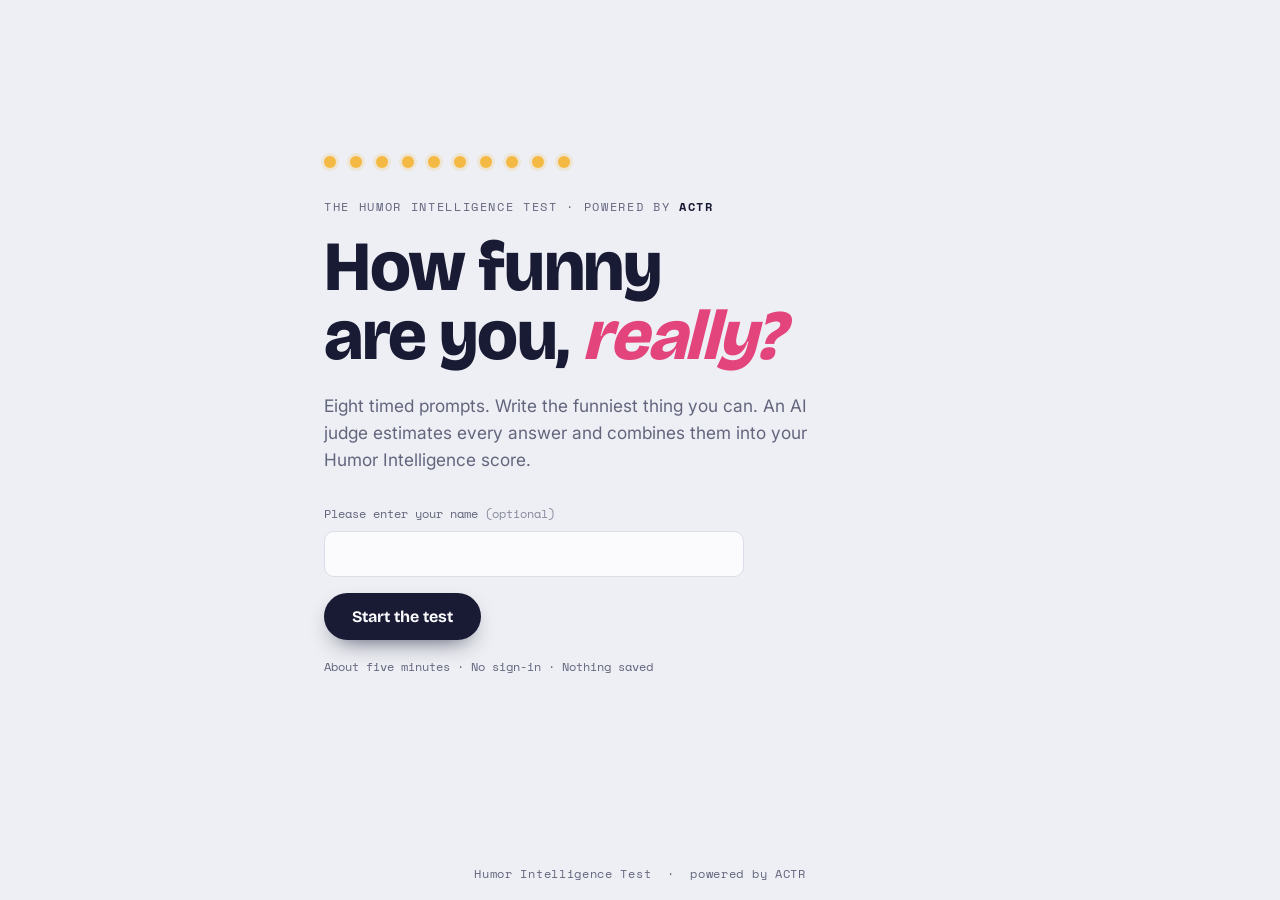
==== templates/index.html @ 6c5c40e4 "Add files via upload" ====
<!DOCTYPE html>
<html lang="en">
<head>
  <meta charset="UTF-8" />
  <meta name="viewport" content="width=device-width, initial-scale=1.0" />
  <title>Humor Intelligence Test · ACTR</title>
  <link rel="preconnect" href="https://fonts.googleapis.com" />
  <link rel="preconnect" href="https://fonts.gstatic.com" crossorigin />
  <link href="https://fonts.googleapis.com/css2?family=Bricolage+Grotesque:opsz,wght@12..96,600;12..96,700;12..96,800&family=Inter:wght@400;500;600&family=Space+Mono:wght@400;700&display=swap" rel="stylesheet" />
  <link rel="stylesheet" href="/static/styles.css" />
</head>
<body>
  <main class="stage" id="stage">

    <!-- ============================ INTRO ============================ -->
    <section class="screen screen--intro is-active" id="screen-intro">
      <div class="marquee" aria-hidden="true">
        <span></span><span></span><span></span><span></span><span></span>
        <span></span><span></span><span></span><span></span><span></span>
      </div>
      <p class="eyebrow">The Humor Intelligence Test · powered by <strong>ACTR</strong></p>
      <h1 class="hero">How funny<br />are you, <em>really?</em></h1>
      <p class="lede">
        Eight timed prompts. Write the funniest thing you can.
        An AI judge estimates every answer and combines them into your Humor
        Intelligence score.
      </p>
      <label class="name-field" for="name-input">Please enter your name <span>(optional)</span></label>
      <input class="name-input" id="name-input" type="text" maxlength="100" autocomplete="name" />
      <button class="btn btn--primary" id="start-btn">Start the test</button>
      <p class="fineprint">About five minutes · No sign-in · Nothing saved</p>
    </section>

    <!-- ============================ TEST ============================ -->
    <section class="screen screen--test" id="screen-test" hidden>
      <header class="test-head">
        <div class="progress">
          <span class="progress__label" id="progress-label">Prompt 1 of 8</span>
          <span class="timer" id="timer" aria-live="polite">0:30</span>
          <div class="progress__track"><div class="progress__fill" id="progress-fill"></div></div>
        </div>
      </header>

      <article class="card" id="prompt-card">
        <p class="card__kicker" id="prompt-kicker">Caption this</p>
        <div class="card__image" id="prompt-image" hidden></div>
        <h2 class="card__setup" id="prompt-setup">…</h2>
        <textarea
          class="answer"
          id="answer-input"
          rows="3"
          maxlength="280"
          placeholder="Type your funniest answer…"
          autocomplete="off"></textarea>
        <div class="card__foot">
          <span class="counter" id="counter">0 / 280</span>
          <div class="card__actions">
            <button class="btn btn--ghost" id="skip-btn">Skip</button>
            <button class="btn btn--primary" id="next-btn">Next</button>
          </div>
        </div>
      </article>
    </section>

    <!-- =========================== SCORING =========================== -->
    <section class="screen screen--scoring" id="screen-scoring" hidden>
      <div class="meter meter--idle" id="scoring-meter">
        <svg viewBox="0 0 240 140" class="gauge" aria-hidden="true">
          <path d="M20 130 A100 100 0 0 1 220 130" fill="none" stroke="var(--hairline)" stroke-width="14" stroke-linecap="round"/>
          <path d="M20 130 A100 100 0 0 1 220 130" fill="none" stroke="url(#warm)" stroke-width="14" stroke-linecap="round" class="gauge__sweep"/>
          <defs>
            <linearGradient id="warm" x1="0" x2="1">
              <stop offset="0" stop-color="var(--teal)"/>
              <stop offset="0.6" stop-color="var(--marquee)"/>
              <stop offset="1" stop-color="var(--punch)"/>
            </linearGradient>
          </defs>
        </svg>
      </div>
      <p class="scoring-text" id="scoring-text">Reading the room…</p>
    </section>

    <!-- =========================== RESULTS =========================== -->
    <section class="screen screen--results" id="screen-results" hidden>
      <p class="eyebrow">Your Humor Intelligence</p>

      <div class="meter" id="result-meter">
        <svg viewBox="0 0 240 150" class="gauge">
          <path d="M20 130 A100 100 0 0 1 220 130" fill="none" stroke="var(--hairline)" stroke-width="14" stroke-linecap="round"/>
          <path id="result-arc" d="M20 130 A100 100 0 0 1 220 130" fill="none" stroke="url(#warm2)" stroke-width="14" stroke-linecap="round" pathLength="100" stroke-dasharray="0 100"/>
          <line id="needle" x1="120" y1="130" x2="120" y2="46" stroke="var(--ink)" stroke-width="4" stroke-linecap="round" transform="rotate(-90 120 130)"/>
          <circle cx="120" cy="130" r="8" fill="var(--ink)"/>
          <defs>
            <linearGradient id="warm2" x1="0" x2="1">
              <stop offset="0" stop-color="var(--teal)"/>
              <stop offset="0.6" stop-color="var(--marquee)"/>
              <stop offset="1" stop-color="var(--punch)"/>
            </linearGradient>
          </defs>
        </svg>
        <div class="meter__readout">
          <span class="meter__score" id="result-score">0</span>
          <span class="meter__outof">/ 200</span>
        </div>
      </div>

      <h2 class="band" id="result-band">—</h2>
      <p class="band-blurb" id="result-blurb"></p>

      <p class="score-method" id="score-method"></p>

      <div class="style-note">
        <p class="style-note__label">Your comedic style</p>
        <p id="result-style"></p>
      </div>

      <details class="breakdown" id="result-breakdown">
        <summary>See every answer, scored</summary>
        <div class="breakdown__list" id="breakdown-list"></div>
      </details>

      <div class="results-actions">
        <button class="btn btn--primary" id="retake-btn">Take it again</button>
        <button class="btn btn--ghost" id="copy-btn">Copy my result</button>
      </div>
      <p class="mode-flag" id="mode-flag" hidden></p>
    </section>

  </main>

  <footer class="site-foot">
    <span>Humor Intelligence Test</span>
    <span class="dot">·</span>
    <span>powered by ACTR</span>
  </footer>

  <script src="/static/app.js"></script>
</body>
</html>
---- static/styles.css ----
/* ===========================================================================
   Humor Intelligence Test
   Concept: a lab instrument for something that refuses to be measured.
   Signature: the laugh-meter gauge that sweeps to your score.
   =========================================================================== */

:root {
  --ink:      #191A33;   /* deep indigo near-black */
  --cloud:    #EDEFF4;   /* cool page ground */
  --paper:    #FBFBFE;   /* card surface */
  --marquee:  #F4B942;   /* spotlight gold */
  --punch:    #E4447C;   /* score-reveal rose */
  --teal:     #2BB3A3;   /* calm end of the meter */
  --slate:    #63657D;   /* muted text */
  --hairline: #DADDE7;   /* borders + empty gauge track */

  --shadow: 0 18px 50px -24px rgba(25, 26, 51, 0.45);
  --radius: 18px;

  --font-display: "Bricolage Grotesque", system-ui, sans-serif;
  --font-body:    "Inter", system-ui, sans-serif;
  --font-mono:    "Space Mono", ui-monospace, monospace;
}

* { box-sizing: border-box; }

html, body {
  margin: 0;
  background: var(--cloud);
  color: var(--ink);
  font-family: var(--font-body);
  -webkit-font-smoothing: antialiased;
}

body {
  min-height: 100dvh;
  display: flex;
  flex-direction: column;
}

.stage {
  flex: 1;
  width: 100%;
  max-width: 680px;
  margin: 0 auto;
  padding: 32px 24px 48px;
  display: flex;
  flex-direction: column;
  justify-content: center;
}

/* ---- screens ---- */
.screen { animation: rise 0.45s cubic-bezier(0.2, 0.8, 0.2, 1) both; }
.screen[hidden] { display: none; }

@keyframes rise {
  from { opacity: 0; transform: translateY(14px); }
  to   { opacity: 1; transform: translateY(0); }
}

/* ---- shared type ---- */
.eyebrow {
  font-family: var(--font-mono);
  font-size: 0.74rem;
  letter-spacing: 0.14em;
  text-transform: uppercase;
  color: var(--slate);
  margin: 0 0 18px;
}
.eyebrow strong { color: var(--ink); }

/* ---- buttons ---- */
.btn {
  font-family: var(--font-display);
  font-weight: 700;
  font-size: 1rem;
  border: none;
  border-radius: 999px;
  padding: 14px 28px;
  cursor: pointer;
  transition: transform 0.12s ease, box-shadow 0.2s ease, background 0.2s ease;
}
.btn:focus-visible { outline: 3px solid var(--ink); outline-offset: 3px; }
.btn--primary {
  background: var(--ink);
  color: var(--paper);
  box-shadow: 0 10px 24px -12px rgba(25, 26, 51, 0.9);
}
.btn--primary:hover { transform: translateY(-2px); }
.btn--ghost {
  background: transparent;
  color: var(--slate);
  padding: 14px 18px;
}
.btn--ghost:hover { color: var(--ink); }

/* =========================== INTRO =========================== */
.screen--intro { text-align: left; }

.marquee {
  display: flex;
  gap: 14px;
  margin-bottom: 30px;
}
.marquee span {
  width: 12px; height: 12px;
  border-radius: 50%;
  background: var(--marquee);
  box-shadow: 0 0 0 3px rgba(244, 185, 66, 0.18);
  animation: bulb 1.6s ease-in-out infinite;
}
.marquee span:nth-child(2n)  { animation-delay: 0.2s; }
.marquee span:nth-child(3n)  { animation-delay: 0.45s; }
.marquee span:nth-child(4n)  { animation-delay: 0.7s; }
@keyframes bulb {
  0%, 100% { opacity: 0.35; }
  50%      { opacity: 1; }
}

.hero {
  font-family: var(--font-display);
  font-weight: 800;
  font-size: clamp(2.6rem, 9vw, 4.4rem);
  line-height: 0.98;
  letter-spacing: -0.02em;
  margin: 0 0 22px;
}
.hero em {
  font-style: italic;
  color: var(--punch);
}

.lede {
  font-size: 1.08rem;
  line-height: 1.55;
  color: var(--slate);
  max-width: 46ch;
  margin: 0 0 30px;
}
.name-field {
  display: block;
  font-family: var(--font-mono);
  font-size: 0.78rem;
  color: var(--slate);
  margin: 0 0 8px;
}
.name-field span { opacity: 0.72; }
.name-input {
  display: block;
  width: min(100%, 420px);
  font: inherit;
  color: var(--ink);
  background: var(--paper);
  border: 1px solid var(--hairline);
  border-radius: 10px;
  padding: 12px 14px;
  margin: 0 0 16px;
}
.name-input:focus { outline: none; border-color: var(--ink); }

.fineprint {
  font-family: var(--font-mono);
  font-size: 0.72rem;
  color: var(--slate);
  margin: 18px 0 0;
}

/* =========================== TEST =========================== */
.test-head { margin-bottom: 26px; }

.progress__label {
  font-family: var(--font-mono);
  font-size: 0.72rem;
  letter-spacing: 0.1em;
  text-transform: uppercase;
  color: var(--slate);
}
.progress__track {
  margin-top: 10px;
  height: 6px;
  border-radius: 6px;
  background: var(--hairline);
  overflow: hidden;
}
.progress__fill {
  height: 100%;
  width: 0%;
  border-radius: 6px;
  background: linear-gradient(90deg, var(--teal), var(--marquee), var(--punch));
  transition: width 0.4s cubic-bezier(0.2, 0.8, 0.2, 1);
}

.card {
  background: var(--paper);
  border: 1px solid var(--hairline);
  border-radius: var(--radius);
  box-shadow: var(--shadow);
  padding: 30px;
}
.card__kicker {
  display: inline-block;
  font-family: var(--font-mono);
  font-size: 0.68rem;
  letter-spacing: 0.14em;
  text-transform: uppercase;
  color: var(--ink);
  background: var(--marquee);
  padding: 5px 11px;
  border-radius: 999px;
  margin: 0 0 18px;
}
.card__image {
  border-radius: 12px;
  overflow: hidden;
  border: 1px solid var(--hairline);
  margin-bottom: 20px;
  line-height: 0;
}
.card__image svg,
.card__image img { width: 100%; height: auto; display: block; }

.card__setup {
  font-family: var(--font-display);
  font-weight: 700;
  font-size: clamp(1.35rem, 4.4vw, 1.75rem);
  line-height: 1.2;
  letter-spacing: -0.01em;
  margin: 0 0 22px;
}

.answer {
  width: 100%;
  font-family: var(--font-body);
  font-size: 1.05rem;
  line-height: 1.5;
  color: var(--ink);
  background: var(--cloud);
  border: 2px solid var(--hairline);
  border-radius: 12px;
  padding: 14px 16px;
  resize: vertical;
  transition: border-color 0.15s ease;
}
.answer::placeholder { color: var(--slate); opacity: 0.7; }
.answer:focus { outline: none; border-color: var(--ink); }

.card__foot {
  display: flex;
  align-items: center;
  justify-content: space-between;
  margin-top: 16px;
  gap: 12px;
}
.counter {
  font-family: var(--font-mono);
  font-size: 0.74rem;
  color: var(--slate);
}
.timer {
  font-family: var(--font-mono);
  font-size: 0.86rem;
  color: var(--punch);
}
.card__actions { display: flex; align-items: center; gap: 6px; }

/* =========================== SCORING =========================== */
.screen--scoring { text-align: center; }
.meter--idle { margin: 0 auto 20px; max-width: 300px; }
.gauge { width: 100%; height: auto; }
.gauge__sweep {
  pathLength: 100;
  stroke-dasharray: 24 100;
  animation: sweep 1.3s ease-in-out infinite;
}
@keyframes sweep {
  0%   { stroke-dashoffset: 100; }
  100% { stroke-dashoffset: -24; }
}
.scoring-text {
  font-family: var(--font-mono);
  font-size: 0.86rem;
  letter-spacing: 0.06em;
  color: var(--slate);
}

/* =========================== RESULTS =========================== */
.screen--results { text-align: center; }

.meter {
  position: relative;
  max-width: 320px;
  margin: 6px auto 8px;
}
.meter__readout {
  position: absolute;
  bottom: 6px;
  left: 0; right: 0;
  display: flex;
  align-items: baseline;
  justify-content: center;
  gap: 6px;
}
.meter__score {
  font-family: var(--font-display);
  font-weight: 800;
  font-size: 3.4rem;
  line-height: 1;
  color: var(--ink);
}
.meter__outof {
  font-family: var(--font-mono);
  font-size: 0.9rem;
  color: var(--slate);
}

.band {
  font-family: var(--font-display);
  font-weight: 800;
  font-size: clamp(1.8rem, 6vw, 2.6rem);
  letter-spacing: -0.01em;
  margin: 8px 0 8px;
  color: var(--punch);
}
.band-blurb {
  font-size: 1.05rem;
  line-height: 1.5;
  color: var(--slate);
  max-width: 42ch;
  margin: 0 auto 26px;
}
.score-method {
  font-family: var(--font-mono);
  font-size: 0.74rem;
  line-height: 1.5;
  color: var(--slate);
  max-width: 48ch;
  margin: 0 auto 26px;
}

/* dimension bars */
.dims {
  display: grid;
  gap: 12px;
  text-align: left;
  margin: 0 auto 26px;
  max-width: 420px;
}
.dim { display: grid; grid-template-columns: 92px 1fr 38px; align-items: center; gap: 12px; }
.dim__name {
  font-family: var(--font-mono);
  font-size: 0.72rem;
  letter-spacing: 0.08em;
  text-transform: uppercase;
  color: var(--slate);
}
.dim__track { height: 8px; border-radius: 8px; background: var(--hairline); overflow: hidden; }
.dim__fill {
  height: 100%;
  width: 0%;
  border-radius: 8px;
  background: var(--ink);
  transition: width 0.9s cubic-bezier(0.2, 0.8, 0.2, 1);
}
.dim__val { font-family: var(--font-mono); font-size: 0.8rem; text-align: right; color: var(--ink); }

.style-note {
  background: var(--paper);
  border: 1px solid var(--hairline);
  border-radius: var(--radius);
  padding: 22px 24px;
  text-align: left;
  margin: 0 auto 22px;
  max-width: 460px;
  box-shadow: var(--shadow);
}
.style-note__label {
  font-family: var(--font-mono);
  font-size: 0.68rem;
  letter-spacing: 0.14em;
  text-transform: uppercase;
  color: var(--punch);
  margin: 0 0 8px;
}
.style-note p:last-child { margin: 0; line-height: 1.55; }

/* per-answer breakdown */
.breakdown {
  max-width: 460px;
  margin: 0 auto 28px;
  text-align: left;
}
.breakdown > summary {
  font-family: var(--font-mono);
  font-size: 0.78rem;
  letter-spacing: 0.06em;
  color: var(--slate);
  cursor: pointer;
  padding: 8px 0;
  list-style: none;
}
.breakdown > summary::-webkit-details-marker { display: none; }
.breakdown > summary::before { content: "▸ "; }
.breakdown[open] > summary::before { content: "▾ "; }

.breakdown__item {
  border-top: 1px solid var(--hairline);
  padding: 14px 0;
}
.breakdown__setup { font-weight: 600; font-size: 0.92rem; margin: 0 0 4px; }
.breakdown__answer {
  font-size: 0.95rem;
  color: var(--ink);
  background: var(--cloud);
  border-radius: 8px;
  padding: 8px 12px;
  margin: 0 0 8px;
}
.breakdown__answer.is-empty { color: var(--slate); font-style: italic; }
.breakdown__meta {
  display: flex;
  align-items: center;
  justify-content: space-between;
  gap: 10px;
}
.breakdown__note { font-size: 0.86rem; color: var(--slate); margin: 0; }
.breakdown__score {
  font-family: var(--font-mono);
  font-weight: 700;
  font-size: 0.86rem;
  color: var(--ink);
  white-space: nowrap;
}

.results-actions {
  display: flex;
  gap: 8px;
  justify-content: center;
  flex-wrap: wrap;
}
.mode-flag {
  font-family: var(--font-mono);
  font-size: 0.7rem;
  color: var(--slate);
  margin-top: 18px;
}

/* =========================== FOOTER =========================== */
.site-foot {
  text-align: center;
  font-family: var(--font-mono);
  font-size: 0.72rem;
  letter-spacing: 0.06em;
  color: var(--slate);
  padding: 18px;
}
.site-foot .dot { margin: 0 8px; }

/* =========================== A11Y / MOTION =========================== */
@media (prefers-reduced-motion: reduce) {
  *, *::before, *::after {
    animation-duration: 0.001ms !important;
    animation-iteration-count: 1 !important;
    transition-duration: 0.001ms !important;
  }
}
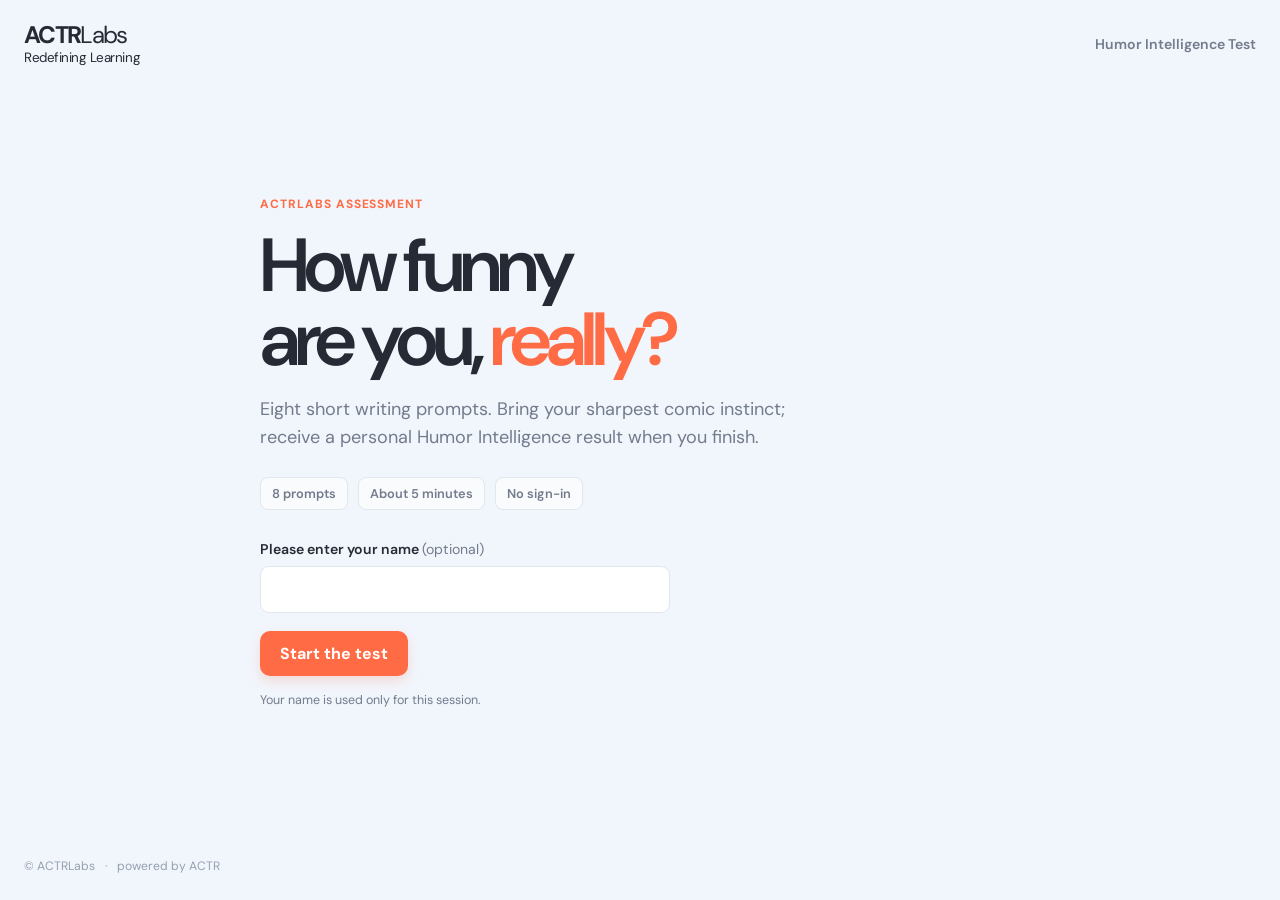
==== commit 34c31aa1: "Add files via upload" ====
--- a/templates/index.html
+++ b/templates/index.html
@@ -3,40 +3,48 @@
 <head>
   <meta charset="UTF-8" />
   <meta name="viewport" content="width=device-width, initial-scale=1.0" />
-  <title>Humor Intelligence Test · ACTR</title>
+  <title>Humor Intelligence Test · ACTRLabs</title>
   <link rel="preconnect" href="https://fonts.googleapis.com" />
   <link rel="preconnect" href="https://fonts.gstatic.com" crossorigin />
-  <link href="https://fonts.googleapis.com/css2?family=Bricolage+Grotesque:opsz,wght@12..96,600;12..96,700;12..96,800&family=Inter:wght@400;500;600&family=Space+Mono:wght@400;700&display=swap" rel="stylesheet" />
+  <link href="https://fonts.googleapis.com/css2?family=DM+Sans:opsz,wght@9..40,400;9..40,500;9..40,600;9..40,700&display=swap" rel="stylesheet" />
   <link rel="stylesheet" href="/static/styles.css" />
 </head>
 <body>
+  <header class="site-header">
+    <a class="brand" href="/" aria-label="ACTRLabs home">
+      <strong>ACTR<span>Labs</span></strong>
+      <small>Redefining Learning</small>
+    </a>
+    <p class="header-label">Humor Intelligence Test</p>
+  </header>
+
   <main class="stage" id="stage">
 
     <!-- ============================ INTRO ============================ -->
     <section class="screen screen--intro is-active" id="screen-intro">
-      <div class="marquee" aria-hidden="true">
-        <span></span><span></span><span></span><span></span><span></span>
-        <span></span><span></span><span></span><span></span><span></span>
-      </div>
-      <p class="eyebrow">The Humor Intelligence Test · powered by <strong>ACTR</strong></p>
+      <p class="eyebrow">ACTRLabs assessment</p>
       <h1 class="hero">How funny<br />are you, <em>really?</em></h1>
       <p class="lede">
-        Eight timed prompts. Write the funniest thing you can.
-        An AI judge estimates every answer and combines them into your Humor
-        Intelligence score.
+        Eight short writing prompts. Bring your sharpest comic instinct; receive
+        a personal Humor Intelligence result when you finish.
       </p>
+      <div class="intro-meta" aria-label="Test details">
+        <span>8 prompts</span><span>About 5 minutes</span><span>No sign-in</span>
+      </div>
       <label class="name-field" for="name-input">Please enter your name <span>(optional)</span></label>
       <input class="name-input" id="name-input" type="text" maxlength="100" autocomplete="name" />
       <button class="btn btn--primary" id="start-btn">Start the test</button>
-      <p class="fineprint">About five minutes · No sign-in · Nothing saved</p>
+      <p class="fineprint">Your name is used only for this session.</p>
     </section>
 
     <!-- ============================ TEST ============================ -->
     <section class="screen screen--test" id="screen-test" hidden>
       <header class="test-head">
         <div class="progress">
-          <span class="progress__label" id="progress-label">Prompt 1 of 8</span>
-          <span class="timer" id="timer" aria-live="polite">0:30</span>
+          <div class="progress__topline">
+            <span class="progress__label" id="progress-label">Prompt 1 of 8</span>
+            <span class="timer" id="timer" aria-live="polite">0:30</span>
+          </div>
           <div class="progress__track"><div class="progress__fill" id="progress-fill"></div></div>
         </div>
       </header>
@@ -64,50 +72,21 @@
 
     <!-- =========================== SCORING =========================== -->
     <section class="screen screen--scoring" id="screen-scoring" hidden>
-      <div class="meter meter--idle" id="scoring-meter">
-        <svg viewBox="0 0 240 140" class="gauge" aria-hidden="true">
-          <path d="M20 130 A100 100 0 0 1 220 130" fill="none" stroke="var(--hairline)" stroke-width="14" stroke-linecap="round"/>
-          <path d="M20 130 A100 100 0 0 1 220 130" fill="none" stroke="url(#warm)" stroke-width="14" stroke-linecap="round" class="gauge__sweep"/>
-          <defs>
-            <linearGradient id="warm" x1="0" x2="1">
-              <stop offset="0" stop-color="var(--teal)"/>
-              <stop offset="0.6" stop-color="var(--marquee)"/>
-              <stop offset="1" stop-color="var(--punch)"/>
-            </linearGradient>
-          </defs>
-        </svg>
-      </div>
+      <div class="loading-mark" aria-hidden="true"><i></i><i></i><i></i></div>
       <p class="scoring-text" id="scoring-text">Reading the room…</p>
     </section>
 
     <!-- =========================== RESULTS =========================== -->
     <section class="screen screen--results" id="screen-results" hidden>
-      <p class="eyebrow">Your Humor Intelligence</p>
-
-      <div class="meter" id="result-meter">
-        <svg viewBox="0 0 240 150" class="gauge">
-          <path d="M20 130 A100 100 0 0 1 220 130" fill="none" stroke="var(--hairline)" stroke-width="14" stroke-linecap="round"/>
-          <path id="result-arc" d="M20 130 A100 100 0 0 1 220 130" fill="none" stroke="url(#warm2)" stroke-width="14" stroke-linecap="round" pathLength="100" stroke-dasharray="0 100"/>
-          <line id="needle" x1="120" y1="130" x2="120" y2="46" stroke="var(--ink)" stroke-width="4" stroke-linecap="round" transform="rotate(-90 120 130)"/>
-          <circle cx="120" cy="130" r="8" fill="var(--ink)"/>
-          <defs>
-            <linearGradient id="warm2" x1="0" x2="1">
-              <stop offset="0" stop-color="var(--teal)"/>
-              <stop offset="0.6" stop-color="var(--marquee)"/>
-              <stop offset="1" stop-color="var(--punch)"/>
-            </linearGradient>
-          </defs>
-        </svg>
-        <div class="meter__readout">
-          <span class="meter__score" id="result-score">0</span>
-          <span class="meter__outof">/ 200</span>
-        </div>
+      <p class="eyebrow">Your result</p>
+      <div class="result-card">
+        <p class="result-card__label">Humor Intelligence</p>
+        <div class="result-card__score"><span id="result-score">0</span><small>/ 200</small></div>
+        <p class="result-card__hint">Your combined result</p>
       </div>
 
       <h2 class="band" id="result-band">—</h2>
       <p class="band-blurb" id="result-blurb"></p>
-
-      <p class="score-method" id="score-method"></p>
 
       <div class="style-note">
         <p class="style-note__label">Your comedic style</p>
@@ -115,7 +94,7 @@
       </div>
 
       <details class="breakdown" id="result-breakdown">
-        <summary>See every answer, scored</summary>
+        <summary>Review your answers</summary>
         <div class="breakdown__list" id="breakdown-list"></div>
       </details>
 
@@ -129,7 +108,7 @@
   </main>
 
   <footer class="site-foot">
-    <span>Humor Intelligence Test</span>
+    <span>© ACTRLabs</span>
     <span class="dot">·</span>
     <span>powered by ACTR</span>
   </footer>
--- a/static/styles.css
+++ b/static/styles.css
@@ -1,465 +1,110 @@
-/* ===========================================================================
-   Humor Intelligence Test
-   Concept: a lab instrument for something that refuses to be measured.
-   Signature: the laugh-meter gauge that sweeps to your score.
-   =========================================================================== */
-
 :root {
-  --ink:      #191A33;   /* deep indigo near-black */
-  --cloud:    #EDEFF4;   /* cool page ground */
-  --paper:    #FBFBFE;   /* card surface */
-  --marquee:  #F4B942;   /* spotlight gold */
-  --punch:    #E4447C;   /* score-reveal rose */
-  --teal:     #2BB3A3;   /* calm end of the meter */
-  --slate:    #63657D;   /* muted text */
-  --hairline: #DADDE7;   /* borders + empty gauge track */
-
-  --shadow: 0 18px 50px -24px rgba(25, 26, 51, 0.45);
-  --radius: 18px;
-
-  --font-display: "Bricolage Grotesque", system-ui, sans-serif;
-  --font-body:    "Inter", system-ui, sans-serif;
-  --font-mono:    "Space Mono", ui-monospace, monospace;
+  --ink: #252a34;
+  --muted: #737b8c;
+  --page: #f1f6fc;
+  --surface: #ffffff;
+  --line: #e1e7ef;
+  --accent: #ff6b45;
+  --accent-dark: #ea5633;
+  --accent-soft: #fff0eb;
+  --shadow: 0 8px 22px rgba(31, 44, 66, 0.07);
+  --radius: 16px;
+  --font: "DM Sans", ui-sans-serif, system-ui, sans-serif;
 }
 
 * { box-sizing: border-box; }
+html, body { margin: 0; background: var(--page); color: var(--ink); font-family: var(--font); }
+body { min-height: 100dvh; display: flex; flex-direction: column; }
+button, input, textarea { font: inherit; }
 
-html, body {
-  margin: 0;
-  background: var(--cloud);
-  color: var(--ink);
-  font-family: var(--font-body);
-  -webkit-font-smoothing: antialiased;
+.site-header {
+  width: min(1280px, calc(100% - 48px));
+  margin: 0 auto;
+  min-height: 88px;
+  display: flex;
+  align-items: center;
+  justify-content: space-between;
 }
-
-body {
-  min-height: 100dvh;
-  display: flex;
-  flex-direction: column;
-}
+.brand { display: grid; color: var(--ink); text-decoration: none; line-height: 1; }
+.brand strong { font-size: 1.5rem; font-weight: 700; letter-spacing: -0.07em; }
+.brand strong span { font-weight: 400; }
+.brand small { margin-top: 4px; font-size: 0.84rem; font-weight: 400; letter-spacing: -0.035em; }
+.header-label { margin: 0; color: var(--muted); font-size: 0.88rem; font-weight: 600; }
 
 .stage {
   flex: 1;
-  width: 100%;
-  max-width: 680px;
-  margin: 0 auto;
-  padding: 32px 24px 48px;
-  display: flex;
-  flex-direction: column;
-  justify-content: center;
-}
-
-/* ---- screens ---- */
-.screen { animation: rise 0.45s cubic-bezier(0.2, 0.8, 0.2, 1) both; }
-.screen[hidden] { display: none; }
-
-@keyframes rise {
-  from { opacity: 0; transform: translateY(14px); }
-  to   { opacity: 1; transform: translateY(0); }
-}
-
-/* ---- shared type ---- */
-.eyebrow {
-  font-family: var(--font-mono);
-  font-size: 0.74rem;
-  letter-spacing: 0.14em;
-  text-transform: uppercase;
-  color: var(--slate);
-  margin: 0 0 18px;
-}
-.eyebrow strong { color: var(--ink); }
-
-/* ---- buttons ---- */
-.btn {
-  font-family: var(--font-display);
-  font-weight: 700;
-  font-size: 1rem;
-  border: none;
-  border-radius: 999px;
-  padding: 14px 28px;
-  cursor: pointer;
-  transition: transform 0.12s ease, box-shadow 0.2s ease, background 0.2s ease;
-}
-.btn:focus-visible { outline: 3px solid var(--ink); outline-offset: 3px; }
-.btn--primary {
-  background: var(--ink);
-  color: var(--paper);
-  box-shadow: 0 10px 24px -12px rgba(25, 26, 51, 0.9);
-}
-.btn--primary:hover { transform: translateY(-2px); }
-.btn--ghost {
-  background: transparent;
-  color: var(--slate);
-  padding: 14px 18px;
-}
-.btn--ghost:hover { color: var(--ink); }
-
-/* =========================== INTRO =========================== */
-.screen--intro { text-align: left; }
-
-.marquee {
-  display: flex;
-  gap: 14px;
-  margin-bottom: 30px;
-}
-.marquee span {
-  width: 12px; height: 12px;
-  border-radius: 50%;
-  background: var(--marquee);
-  box-shadow: 0 0 0 3px rgba(244, 185, 66, 0.18);
-  animation: bulb 1.6s ease-in-out infinite;
-}
-.marquee span:nth-child(2n)  { animation-delay: 0.2s; }
-.marquee span:nth-child(3n)  { animation-delay: 0.45s; }
-.marquee span:nth-child(4n)  { animation-delay: 0.7s; }
-@keyframes bulb {
-  0%, 100% { opacity: 0.35; }
-  50%      { opacity: 1; }
-}
-
-.hero {
-  font-family: var(--font-display);
-  font-weight: 800;
-  font-size: clamp(2.6rem, 9vw, 4.4rem);
-  line-height: 0.98;
-  letter-spacing: -0.02em;
-  margin: 0 0 22px;
-}
-.hero em {
-  font-style: italic;
-  color: var(--punch);
-}
-
-.lede {
-  font-size: 1.08rem;
-  line-height: 1.55;
-  color: var(--slate);
-  max-width: 46ch;
-  margin: 0 0 30px;
-}
-.name-field {
-  display: block;
-  font-family: var(--font-mono);
-  font-size: 0.78rem;
-  color: var(--slate);
-  margin: 0 0 8px;
-}
-.name-field span { opacity: 0.72; }
-.name-input {
-  display: block;
-  width: min(100%, 420px);
-  font: inherit;
-  color: var(--ink);
-  background: var(--paper);
-  border: 1px solid var(--hairline);
-  border-radius: 10px;
-  padding: 12px 14px;
-  margin: 0 0 16px;
-}
-.name-input:focus { outline: none; border-color: var(--ink); }
-
-.fineprint {
-  font-family: var(--font-mono);
-  font-size: 0.72rem;
-  color: var(--slate);
-  margin: 18px 0 0;
-}
-
-/* =========================== TEST =========================== */
-.test-head { margin-bottom: 26px; }
-
-.progress__label {
-  font-family: var(--font-mono);
-  font-size: 0.72rem;
-  letter-spacing: 0.1em;
-  text-transform: uppercase;
-  color: var(--slate);
-}
-.progress__track {
-  margin-top: 10px;
-  height: 6px;
-  border-radius: 6px;
-  background: var(--hairline);
-  overflow: hidden;
-}
-.progress__fill {
-  height: 100%;
-  width: 0%;
-  border-radius: 6px;
-  background: linear-gradient(90deg, var(--teal), var(--marquee), var(--punch));
-  transition: width 0.4s cubic-bezier(0.2, 0.8, 0.2, 1);
-}
-
-.card {
-  background: var(--paper);
-  border: 1px solid var(--hairline);
-  border-radius: var(--radius);
-  box-shadow: var(--shadow);
-  padding: 30px;
-}
-.card__kicker {
-  display: inline-block;
-  font-family: var(--font-mono);
-  font-size: 0.68rem;
-  letter-spacing: 0.14em;
-  text-transform: uppercase;
-  color: var(--ink);
-  background: var(--marquee);
-  padding: 5px 11px;
-  border-radius: 999px;
-  margin: 0 0 18px;
-}
-.card__image {
-  border-radius: 12px;
-  overflow: hidden;
-  border: 1px solid var(--hairline);
-  margin-bottom: 20px;
-  line-height: 0;
-}
-.card__image svg,
-.card__image img { width: 100%; height: auto; display: block; }
-
-.card__setup {
-  font-family: var(--font-display);
-  font-weight: 700;
-  font-size: clamp(1.35rem, 4.4vw, 1.75rem);
-  line-height: 1.2;
-  letter-spacing: -0.01em;
-  margin: 0 0 22px;
-}
-
-.answer {
-  width: 100%;
-  font-family: var(--font-body);
-  font-size: 1.05rem;
-  line-height: 1.5;
-  color: var(--ink);
-  background: var(--cloud);
-  border: 2px solid var(--hairline);
-  border-radius: 12px;
-  padding: 14px 16px;
-  resize: vertical;
-  transition: border-color 0.15s ease;
-}
-.answer::placeholder { color: var(--slate); opacity: 0.7; }
-.answer:focus { outline: none; border-color: var(--ink); }
-
-.card__foot {
+  width: min(760px, calc(100% - 48px));
   display: flex;
   align-items: center;
-  justify-content: space-between;
-  margin-top: 16px;
-  gap: 12px;
+  margin: 0 auto;
+  padding: 42px 0 64px;
 }
-.counter {
-  font-family: var(--font-mono);
-  font-size: 0.74rem;
-  color: var(--slate);
-}
-.timer {
-  font-family: var(--font-mono);
-  font-size: 0.86rem;
-  color: var(--punch);
-}
-.card__actions { display: flex; align-items: center; gap: 6px; }
+.screen { width: 100%; animation: appear .3s ease both; }
+.screen[hidden] { display: none; }
+@keyframes appear { from { opacity: 0; transform: translateY(8px); } to { opacity: 1; transform: translateY(0); } }
 
-/* =========================== SCORING =========================== */
+.eyebrow { margin: 0 0 16px; color: var(--accent); font-size: .75rem; font-weight: 700; letter-spacing: .08em; text-transform: uppercase; }
+.hero { max-width: 620px; margin: 0 0 18px; font-size: clamp(2.8rem, 7vw, 4.7rem); font-weight: 600; line-height: .99; letter-spacing: -.065em; }
+.hero em { color: var(--accent); font-style: normal; }
+.lede { max-width: 560px; margin: 0 0 26px; color: var(--muted); font-size: 1.13rem; line-height: 1.55; }
+.intro-meta { display: flex; gap: 10px; flex-wrap: wrap; margin-bottom: 30px; }
+.intro-meta span { padding: 7px 11px; border: 1px solid var(--line); border-radius: 8px; background: rgba(255,255,255,.58); color: var(--muted); font-size: .8rem; font-weight: 600; }
+.name-field { display: block; margin: 0 0 8px; color: var(--ink); font-size: .88rem; font-weight: 600; }
+.name-field span { color: var(--muted); font-weight: 400; }
+.name-input { width: min(100%, 410px); display: block; margin: 0 0 18px; padding: 12px 14px; border: 1px solid var(--line); border-radius: 9px; background: var(--surface); color: var(--ink); outline: none; }
+.name-input:focus, .answer:focus { border-color: var(--accent); box-shadow: 0 0 0 3px rgba(255,107,69,.13); }
+.fineprint { margin: 16px 0 0; color: var(--muted); font-size: .78rem; }
+
+.btn { border: 0; border-radius: 10px; padding: 12px 20px; cursor: pointer; font-weight: 700; transition: background .15s ease, transform .15s ease, box-shadow .15s ease; }
+.btn:focus-visible { outline: 3px solid rgba(255,107,69,.35); outline-offset: 2px; }
+.btn--primary { color: white; background: var(--accent); box-shadow: 0 5px 12px rgba(255,107,69,.2); }
+.btn--primary:hover { background: var(--accent-dark); transform: translateY(-1px); }
+.btn--ghost { color: var(--muted); background: transparent; }
+.btn--ghost:hover { background: #e9eef4; color: var(--ink); }
+
+.test-head { margin: 0 0 18px; }
+.progress__topline { display: flex; justify-content: space-between; align-items: center; margin-bottom: 9px; }
+.progress__label { color: var(--muted); font-size: .78rem; font-weight: 700; letter-spacing: .04em; text-transform: uppercase; }
+.timer { color: var(--accent); font-size: .88rem; font-weight: 700; font-variant-numeric: tabular-nums; }
+.progress__track { height: 5px; overflow: hidden; border-radius: 99px; background: #dce5ee; }
+.progress__fill { height: 100%; border-radius: inherit; background: var(--accent); transition: width .35s ease; }
+
+.card { padding: clamp(24px, 5vw, 38px); background: var(--surface); border: 1px solid var(--line); border-radius: var(--radius); box-shadow: var(--shadow); }
+.card__kicker { display: inline-block; margin: 0 0 18px; padding: 6px 10px; border-radius: 7px; color: var(--accent-dark); background: var(--accent-soft); font-size: .73rem; font-weight: 700; letter-spacing: .05em; text-transform: uppercase; }
+.card__image { margin-bottom: 24px; overflow: hidden; border: 1px solid var(--line); border-radius: 10px; line-height: 0; }
+.card__image img { width: 100%; height: auto; display: block; }
+.card__setup { margin: 0 0 22px; font-size: clamp(1.4rem, 4vw, 2rem); line-height: 1.2; letter-spacing: -.035em; }
+.answer { width: 100%; min-height: 120px; padding: 15px; resize: vertical; color: var(--ink); border: 1px solid var(--line); border-radius: 10px; background: #fbfcfe; outline: none; line-height: 1.5; transition: border .15s ease, box-shadow .15s ease; }
+.answer::placeholder { color: #9aa4b3; }
+.card__foot { display: flex; align-items: center; justify-content: space-between; gap: 10px; margin-top: 14px; }
+.counter { color: var(--muted); font-size: .78rem; }
+.card__actions { display: flex; gap: 6px; }
+
 .screen--scoring { text-align: center; }
-.meter--idle { margin: 0 auto 20px; max-width: 300px; }
-.gauge { width: 100%; height: auto; }
-.gauge__sweep {
-  pathLength: 100;
-  stroke-dasharray: 24 100;
-  animation: sweep 1.3s ease-in-out infinite;
-}
-@keyframes sweep {
-  0%   { stroke-dashoffset: 100; }
-  100% { stroke-dashoffset: -24; }
-}
-.scoring-text {
-  font-family: var(--font-mono);
-  font-size: 0.86rem;
-  letter-spacing: 0.06em;
-  color: var(--slate);
-}
+.loading-mark { display: flex; justify-content: center; gap: 8px; margin: 0 auto 20px; }
+.loading-mark i { width: 11px; height: 11px; border-radius: 50%; background: var(--accent); animation: pulse 1.1s ease-in-out infinite; }
+.loading-mark i:nth-child(2) { animation-delay: .14s; }.loading-mark i:nth-child(3) { animation-delay: .28s; }
+@keyframes pulse { 0%,100% { opacity: .28; transform: scale(.8); } 50% { opacity: 1; transform: scale(1); } }
+.scoring-text { margin: 0; color: var(--muted); font-size: 1rem; }
 
-/* =========================== RESULTS =========================== */
 .screen--results { text-align: center; }
+.result-card { max-width: 440px; margin: 0 auto 22px; padding: 30px; border: 1px solid var(--line); border-radius: var(--radius); background: var(--surface); box-shadow: var(--shadow); }
+.result-card__label { margin: 0 0 8px; color: var(--muted); font-size: .86rem; font-weight: 600; }
+.result-card__score { display: flex; justify-content: center; align-items: baseline; gap: 7px; color: var(--ink); }
+.result-card__score span { font-size: clamp(4rem, 12vw, 5.4rem); font-weight: 600; letter-spacing: -.07em; line-height: 1; }
+.result-card__score small { color: var(--muted); font-size: 1rem; font-weight: 600; }
+.result-card__hint { margin: 10px 0 0; color: var(--muted); font-size: .78rem; }
+.band { margin: 0 0 8px; color: var(--accent); font-size: clamp(1.7rem, 5vw, 2.4rem); letter-spacing: -.045em; }
+.band-blurb { max-width: 490px; margin: 0 auto 24px; color: var(--muted); line-height: 1.55; }
+.style-note { max-width: 530px; margin: 0 auto 18px; padding: 20px 22px; border: 1px solid var(--line); border-radius: 12px; background: var(--surface); text-align: left; }
+.style-note__label { margin: 0 0 7px; color: var(--accent); font-size: .74rem; font-weight: 700; letter-spacing: .07em; text-transform: uppercase; }
+.style-note p:last-child { margin: 0; color: var(--ink); line-height: 1.55; }
+.breakdown { max-width: 530px; margin: 0 auto 24px; text-align: left; }
+.breakdown > summary { padding: 10px 0; color: var(--muted); cursor: pointer; font-size: .88rem; font-weight: 700; list-style: none; }
+.breakdown > summary::-webkit-details-marker { display: none; }.breakdown > summary::before { content: "+ "; color: var(--accent); }.breakdown[open] > summary::before { content: "− "; }
+.breakdown__item { padding: 16px 0; border-top: 1px solid var(--line); }.breakdown__setup { margin: 0 0 6px; font-size: .88rem; font-weight: 700; }.breakdown__answer { margin: 0 0 7px; padding: 9px 11px; border-radius: 8px; background: var(--surface); color: var(--ink); line-height: 1.45; }.breakdown__answer.is-empty { color: var(--muted); font-style: italic; }.breakdown__note { margin: 0; color: var(--muted); font-size: .84rem; line-height: 1.4; }
+.results-actions { display: flex; justify-content: center; flex-wrap: wrap; gap: 7px; }.mode-flag { margin: 16px 0 0; color: var(--muted); font-size: .75rem; }
+.site-foot { width: min(1280px, calc(100% - 48px)); margin: 0 auto; padding: 20px 0 26px; color: #95a0af; font-size: .76rem; }.site-foot .dot { margin: 0 7px; }
 
-.meter {
-  position: relative;
-  max-width: 320px;
-  margin: 6px auto 8px;
-}
-.meter__readout {
-  position: absolute;
-  bottom: 6px;
-  left: 0; right: 0;
-  display: flex;
-  align-items: baseline;
-  justify-content: center;
-  gap: 6px;
-}
-.meter__score {
-  font-family: var(--font-display);
-  font-weight: 800;
-  font-size: 3.4rem;
-  line-height: 1;
-  color: var(--ink);
-}
-.meter__outof {
-  font-family: var(--font-mono);
-  font-size: 0.9rem;
-  color: var(--slate);
-}
-
-.band {
-  font-family: var(--font-display);
-  font-weight: 800;
-  font-size: clamp(1.8rem, 6vw, 2.6rem);
-  letter-spacing: -0.01em;
-  margin: 8px 0 8px;
-  color: var(--punch);
-}
-.band-blurb {
-  font-size: 1.05rem;
-  line-height: 1.5;
-  color: var(--slate);
-  max-width: 42ch;
-  margin: 0 auto 26px;
-}
-.score-method {
-  font-family: var(--font-mono);
-  font-size: 0.74rem;
-  line-height: 1.5;
-  color: var(--slate);
-  max-width: 48ch;
-  margin: 0 auto 26px;
-}
-
-/* dimension bars */
-.dims {
-  display: grid;
-  gap: 12px;
-  text-align: left;
-  margin: 0 auto 26px;
-  max-width: 420px;
-}
-.dim { display: grid; grid-template-columns: 92px 1fr 38px; align-items: center; gap: 12px; }
-.dim__name {
-  font-family: var(--font-mono);
-  font-size: 0.72rem;
-  letter-spacing: 0.08em;
-  text-transform: uppercase;
-  color: var(--slate);
-}
-.dim__track { height: 8px; border-radius: 8px; background: var(--hairline); overflow: hidden; }
-.dim__fill {
-  height: 100%;
-  width: 0%;
-  border-radius: 8px;
-  background: var(--ink);
-  transition: width 0.9s cubic-bezier(0.2, 0.8, 0.2, 1);
-}
-.dim__val { font-family: var(--font-mono); font-size: 0.8rem; text-align: right; color: var(--ink); }
-
-.style-note {
-  background: var(--paper);
-  border: 1px solid var(--hairline);
-  border-radius: var(--radius);
-  padding: 22px 24px;
-  text-align: left;
-  margin: 0 auto 22px;
-  max-width: 460px;
-  box-shadow: var(--shadow);
-}
-.style-note__label {
-  font-family: var(--font-mono);
-  font-size: 0.68rem;
-  letter-spacing: 0.14em;
-  text-transform: uppercase;
-  color: var(--punch);
-  margin: 0 0 8px;
-}
-.style-note p:last-child { margin: 0; line-height: 1.55; }
-
-/* per-answer breakdown */
-.breakdown {
-  max-width: 460px;
-  margin: 0 auto 28px;
-  text-align: left;
-}
-.breakdown > summary {
-  font-family: var(--font-mono);
-  font-size: 0.78rem;
-  letter-spacing: 0.06em;
-  color: var(--slate);
-  cursor: pointer;
-  padding: 8px 0;
-  list-style: none;
-}
-.breakdown > summary::-webkit-details-marker { display: none; }
-.breakdown > summary::before { content: "▸ "; }
-.breakdown[open] > summary::before { content: "▾ "; }
-
-.breakdown__item {
-  border-top: 1px solid var(--hairline);
-  padding: 14px 0;
-}
-.breakdown__setup { font-weight: 600; font-size: 0.92rem; margin: 0 0 4px; }
-.breakdown__answer {
-  font-size: 0.95rem;
-  color: var(--ink);
-  background: var(--cloud);
-  border-radius: 8px;
-  padding: 8px 12px;
-  margin: 0 0 8px;
-}
-.breakdown__answer.is-empty { color: var(--slate); font-style: italic; }
-.breakdown__meta {
-  display: flex;
-  align-items: center;
-  justify-content: space-between;
-  gap: 10px;
-}
-.breakdown__note { font-size: 0.86rem; color: var(--slate); margin: 0; }
-.breakdown__score {
-  font-family: var(--font-mono);
-  font-weight: 700;
-  font-size: 0.86rem;
-  color: var(--ink);
-  white-space: nowrap;
-}
-
-.results-actions {
-  display: flex;
-  gap: 8px;
-  justify-content: center;
-  flex-wrap: wrap;
-}
-.mode-flag {
-  font-family: var(--font-mono);
-  font-size: 0.7rem;
-  color: var(--slate);
-  margin-top: 18px;
-}
-
-/* =========================== FOOTER =========================== */
-.site-foot {
-  text-align: center;
-  font-family: var(--font-mono);
-  font-size: 0.72rem;
-  letter-spacing: 0.06em;
-  color: var(--slate);
-  padding: 18px;
-}
-.site-foot .dot { margin: 0 8px; }
-
-/* =========================== A11Y / MOTION =========================== */
-@media (prefers-reduced-motion: reduce) {
-  *, *::before, *::after {
-    animation-duration: 0.001ms !important;
-    animation-iteration-count: 1 !important;
-    transition-duration: 0.001ms !important;
-  }
-}
+@media (max-width: 620px) { .site-header { width: min(100% - 32px, 1280px); min-height: 74px; }.header-label { display: none; }.stage { width: min(100% - 32px, 760px); padding: 26px 0 45px; }.hero { font-size: 3rem; }.card { padding: 22px; }.card__foot { align-items: flex-end; }.site-foot { width: min(100% - 32px, 1280px); } }
+@media (prefers-reduced-motion: reduce) { *, *::before, *::after { animation-duration: .001ms !important; transition-duration: .001ms !important; } }
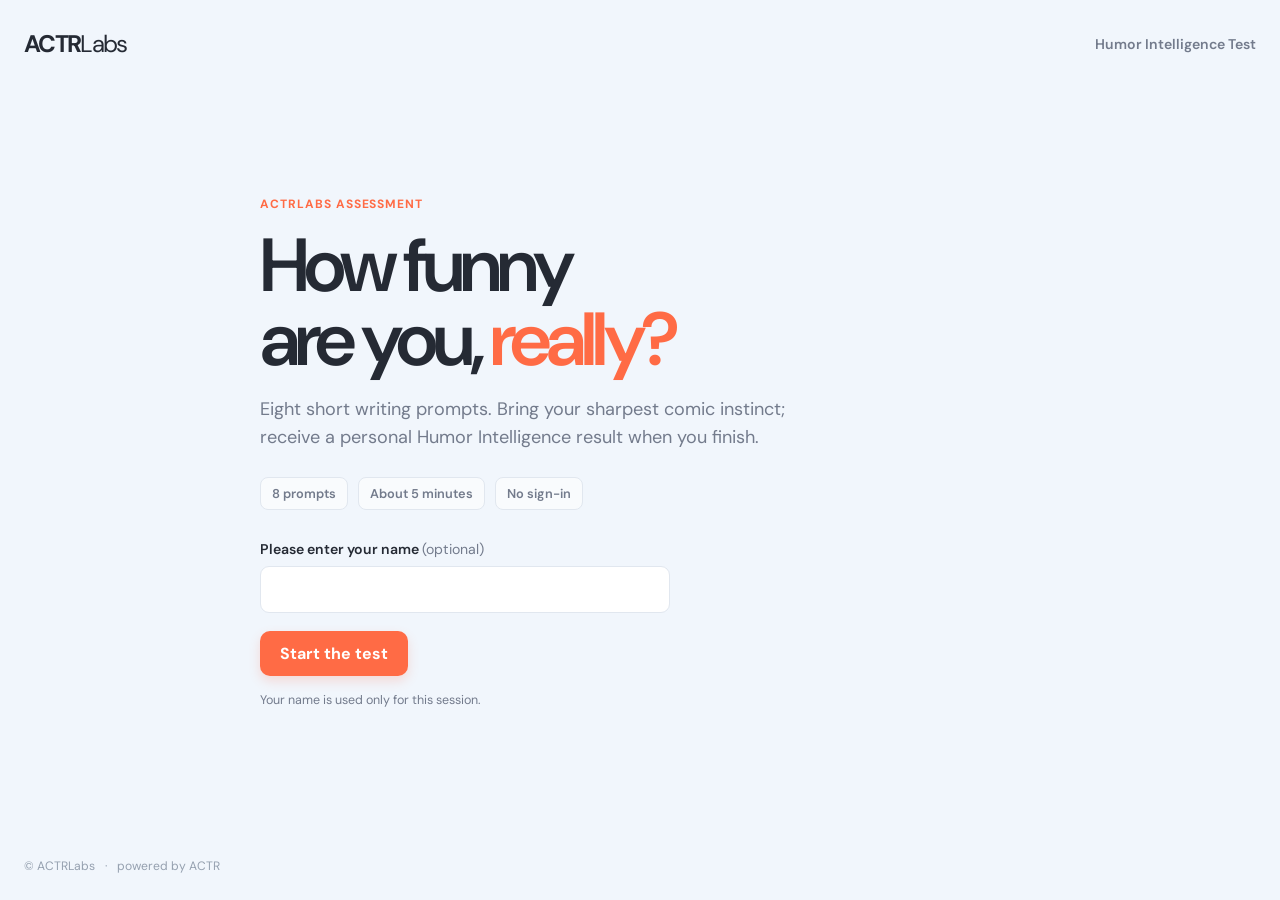
==== commit 4f905f87: "Add files via upload" ====
--- a/templates/index.html
+++ b/templates/index.html
@@ -11,9 +11,8 @@
 </head>
 <body>
   <header class="site-header">
-    <a class="brand" href="/" aria-label="ACTRLabs home">
+    <a class="brand" href="https://actrlab.com/" aria-label="Visit ACTRLabs">
       <strong>ACTR<span>Labs</span></strong>
-      <small>Redefining Learning</small>
     </a>
     <p class="header-label">Humor Intelligence Test</p>
   </header>
@@ -67,6 +66,9 @@
             <button class="btn btn--primary" id="next-btn">Next</button>
           </div>
         </div>
+        <p class="timeout-message" id="timeout-message" hidden>
+          Time is up. Your response has been saved; click “See my score” when you are ready.
+        </p>
       </article>
     </section>
 
@@ -74,6 +76,10 @@
     <section class="screen screen--scoring" id="screen-scoring" hidden>
       <div class="loading-mark" aria-hidden="true"><i></i><i></i><i></i></div>
       <p class="scoring-text" id="scoring-text">Reading the room…</p>
+      <div class="scoring-actions" id="scoring-actions" hidden>
+        <button class="btn btn--primary" id="retry-btn">Try again</button>
+        <button class="btn btn--ghost" id="restart-from-error-btn">Start over</button>
+      </div>
     </section>
 
     <!-- =========================== RESULTS =========================== -->
--- a/static/styles.css
+++ b/static/styles.css
@@ -28,7 +28,6 @@
 .brand { display: grid; color: var(--ink); text-decoration: none; line-height: 1; }
 .brand strong { font-size: 1.5rem; font-weight: 700; letter-spacing: -0.07em; }
 .brand strong span { font-weight: 400; }
-.brand small { margin-top: 4px; font-size: 0.84rem; font-weight: 400; letter-spacing: -0.035em; }
 .header-label { margin: 0; color: var(--muted); font-size: 0.88rem; font-weight: 600; }
 
 .stage {
@@ -66,6 +65,7 @@
 .progress__topline { display: flex; justify-content: space-between; align-items: center; margin-bottom: 9px; }
 .progress__label { color: var(--muted); font-size: .78rem; font-weight: 700; letter-spacing: .04em; text-transform: uppercase; }
 .timer { color: var(--accent); font-size: .88rem; font-weight: 700; font-variant-numeric: tabular-nums; }
+.timer.is-expired { color: var(--muted); }
 .progress__track { height: 5px; overflow: hidden; border-radius: 99px; background: #dce5ee; }
 .progress__fill { height: 100%; border-radius: inherit; background: var(--accent); transition: width .35s ease; }
 
@@ -78,6 +78,7 @@
 .answer::placeholder { color: #9aa4b3; }
 .card__foot { display: flex; align-items: center; justify-content: space-between; gap: 10px; margin-top: 14px; }
 .counter { color: var(--muted); font-size: .78rem; }
+.timeout-message { margin: 14px 0 0; color: var(--muted); font-size: .83rem; line-height: 1.45; }
 .card__actions { display: flex; gap: 6px; }
 
 .screen--scoring { text-align: center; }
@@ -86,6 +87,7 @@
 .loading-mark i:nth-child(2) { animation-delay: .14s; }.loading-mark i:nth-child(3) { animation-delay: .28s; }
 @keyframes pulse { 0%,100% { opacity: .28; transform: scale(.8); } 50% { opacity: 1; transform: scale(1); } }
 .scoring-text { margin: 0; color: var(--muted); font-size: 1rem; }
+.scoring-actions { display: flex; justify-content: center; gap: 8px; margin-top: 20px; }
 
 .screen--results { text-align: center; }
 .result-card { max-width: 440px; margin: 0 auto 22px; padding: 30px; border: 1px solid var(--line); border-radius: var(--radius); background: var(--surface); box-shadow: var(--shadow); }
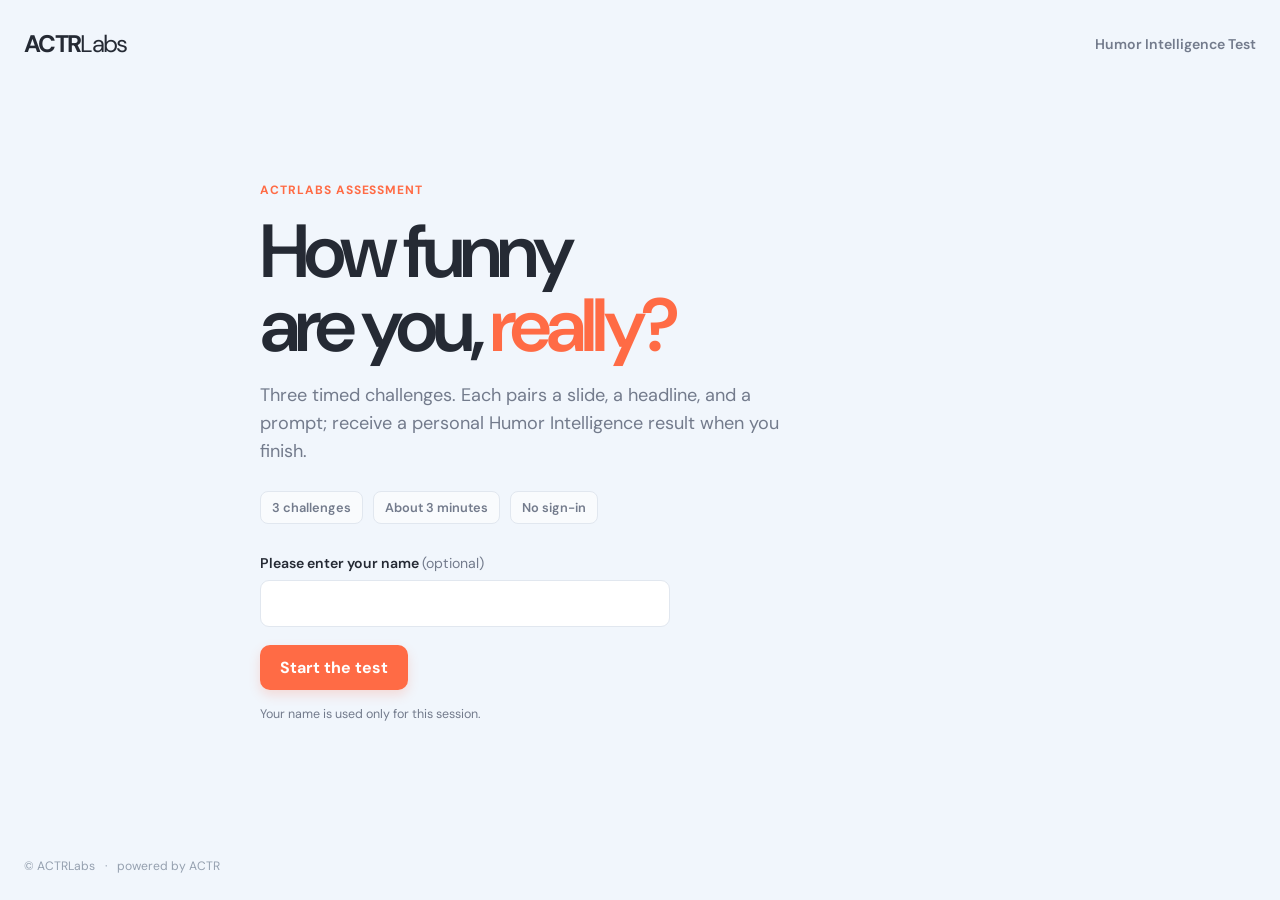
==== commit a5ab4e6d: "Update test to three paired challenges" ====
--- a/templates/index.html
+++ b/templates/index.html
@@ -24,11 +24,11 @@
       <p class="eyebrow">ACTRLabs assessment</p>
       <h1 class="hero">How funny<br />are you, <em>really?</em></h1>
       <p class="lede">
-        Eight short writing prompts. Bring your sharpest comic instinct; receive
-        a personal Humor Intelligence result when you finish.
+        Three timed challenges. Each pairs a slide, a headline, and a prompt;
+        receive a personal Humor Intelligence result when you finish.
       </p>
       <div class="intro-meta" aria-label="Test details">
-        <span>8 prompts</span><span>About 5 minutes</span><span>No sign-in</span>
+        <span>3 challenges</span><span>About 3 minutes</span><span>No sign-in</span>
       </div>
       <label class="name-field" for="name-input">Please enter your name <span>(optional)</span></label>
       <input class="name-input" id="name-input" type="text" maxlength="100" autocomplete="name" />
@@ -41,8 +41,8 @@
       <header class="test-head">
         <div class="progress">
           <div class="progress__topline">
-            <span class="progress__label" id="progress-label">Prompt 1 of 8</span>
-            <span class="timer" id="timer" aria-live="polite">0:30</span>
+            <span class="progress__label" id="progress-label">Prompt 1 of 3</span>
+            <span class="timer" id="timer" aria-live="polite">1:00</span>
           </div>
           <div class="progress__track"><div class="progress__fill" id="progress-fill"></div></div>
         </div>
@@ -51,6 +51,7 @@
       <article class="card" id="prompt-card">
         <p class="card__kicker" id="prompt-kicker">Caption this</p>
         <div class="card__image" id="prompt-image" hidden></div>
+        <p class="card__headline" id="prompt-headline" hidden></p>
         <h2 class="card__setup" id="prompt-setup">…</h2>
         <textarea
           class="answer"
--- a/static/styles.css
+++ b/static/styles.css
@@ -73,6 +73,7 @@
 .card__kicker { display: inline-block; margin: 0 0 18px; padding: 6px 10px; border-radius: 7px; color: var(--accent-dark); background: var(--accent-soft); font-size: .73rem; font-weight: 700; letter-spacing: .05em; text-transform: uppercase; }
 .card__image { margin-bottom: 24px; overflow: hidden; border: 1px solid var(--line); border-radius: 10px; line-height: 0; }
 .card__image img { width: 100%; height: auto; display: block; }
+.card__headline { margin: 0 0 12px; color: var(--accent-dark); font-size: .8rem; font-weight: 700; letter-spacing: .035em; line-height: 1.45; text-transform: uppercase; }
 .card__setup { margin: 0 0 22px; font-size: clamp(1.4rem, 4vw, 2rem); line-height: 1.2; letter-spacing: -.035em; }
 .answer { width: 100%; min-height: 120px; padding: 15px; resize: vertical; color: var(--ink); border: 1px solid var(--line); border-radius: 10px; background: #fbfcfe; outline: none; line-height: 1.5; transition: border .15s ease, box-shadow .15s ease; }
 .answer::placeholder { color: #9aa4b3; }
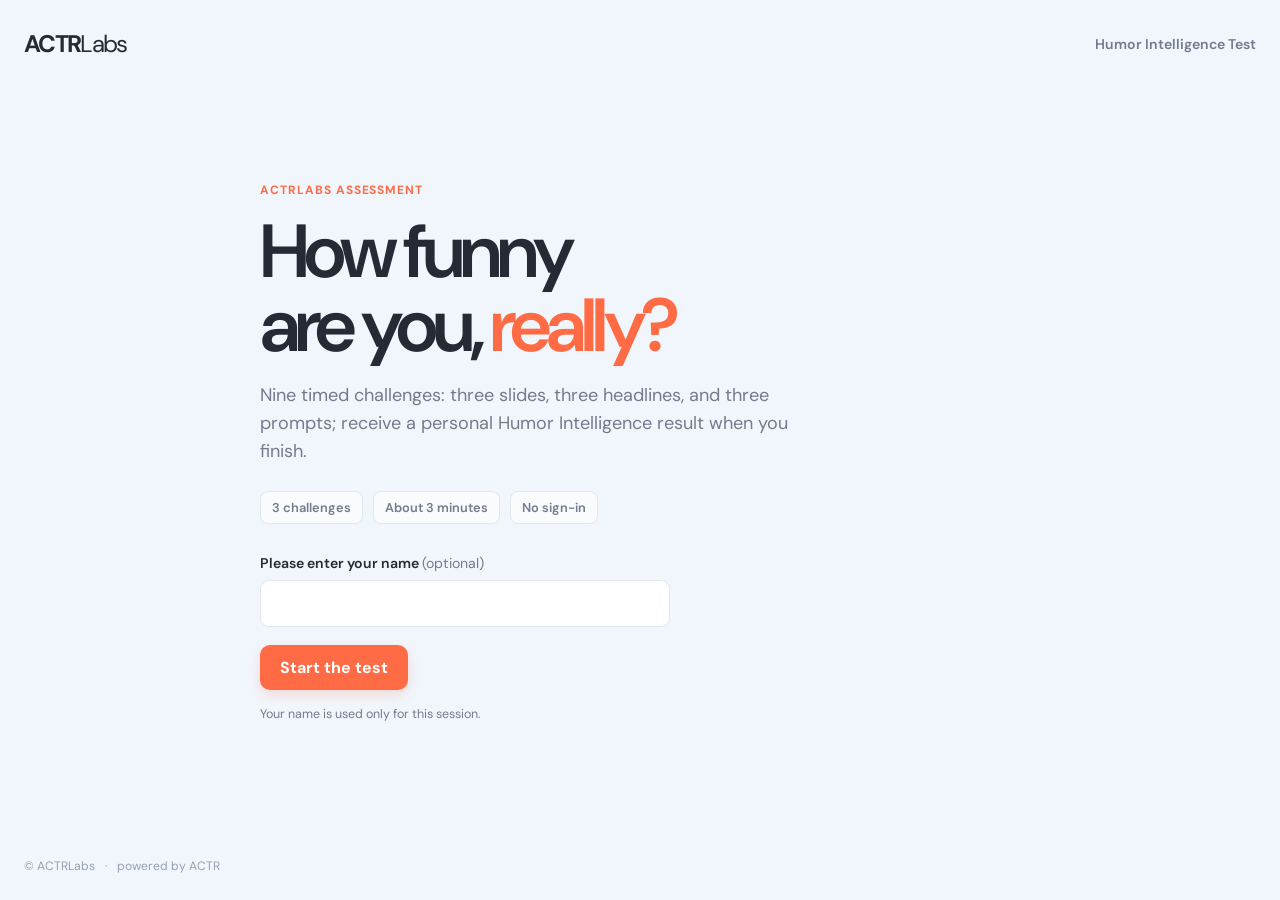
==== commit 3909b147: "Describe nine separate challenges" ====
--- a/templates/index.html
+++ b/templates/index.html
@@ -24,7 +24,7 @@
       <p class="eyebrow">ACTRLabs assessment</p>
       <h1 class="hero">How funny<br />are you, <em>really?</em></h1>
       <p class="lede">
-        Three timed challenges. Each pairs a slide, a headline, and a prompt;
+        Nine timed challenges: three slides, three headlines, and three prompts;
         receive a personal Humor Intelligence result when you finish.
       </p>
       <div class="intro-meta" aria-label="Test details">
--- a/static/styles.css
+++ b/static/styles.css
@@ -71,6 +71,7 @@
 
 .card { padding: clamp(24px, 5vw, 38px); background: var(--surface); border: 1px solid var(--line); border-radius: var(--radius); box-shadow: var(--shadow); }
 .card__kicker { display: inline-block; margin: 0 0 18px; padding: 6px 10px; border-radius: 7px; color: var(--accent-dark); background: var(--accent-soft); font-size: .73rem; font-weight: 700; letter-spacing: .05em; text-transform: uppercase; }
+.card__kicker[hidden] { display: none; }
 .card__image { margin-bottom: 24px; overflow: hidden; border: 1px solid var(--line); border-radius: 10px; line-height: 0; }
 .card__image img { width: 100%; height: auto; display: block; }
 .card__headline { margin: 0 0 12px; color: var(--accent-dark); font-size: .8rem; font-weight: 700; letter-spacing: .035em; line-height: 1.45; text-transform: uppercase; }
